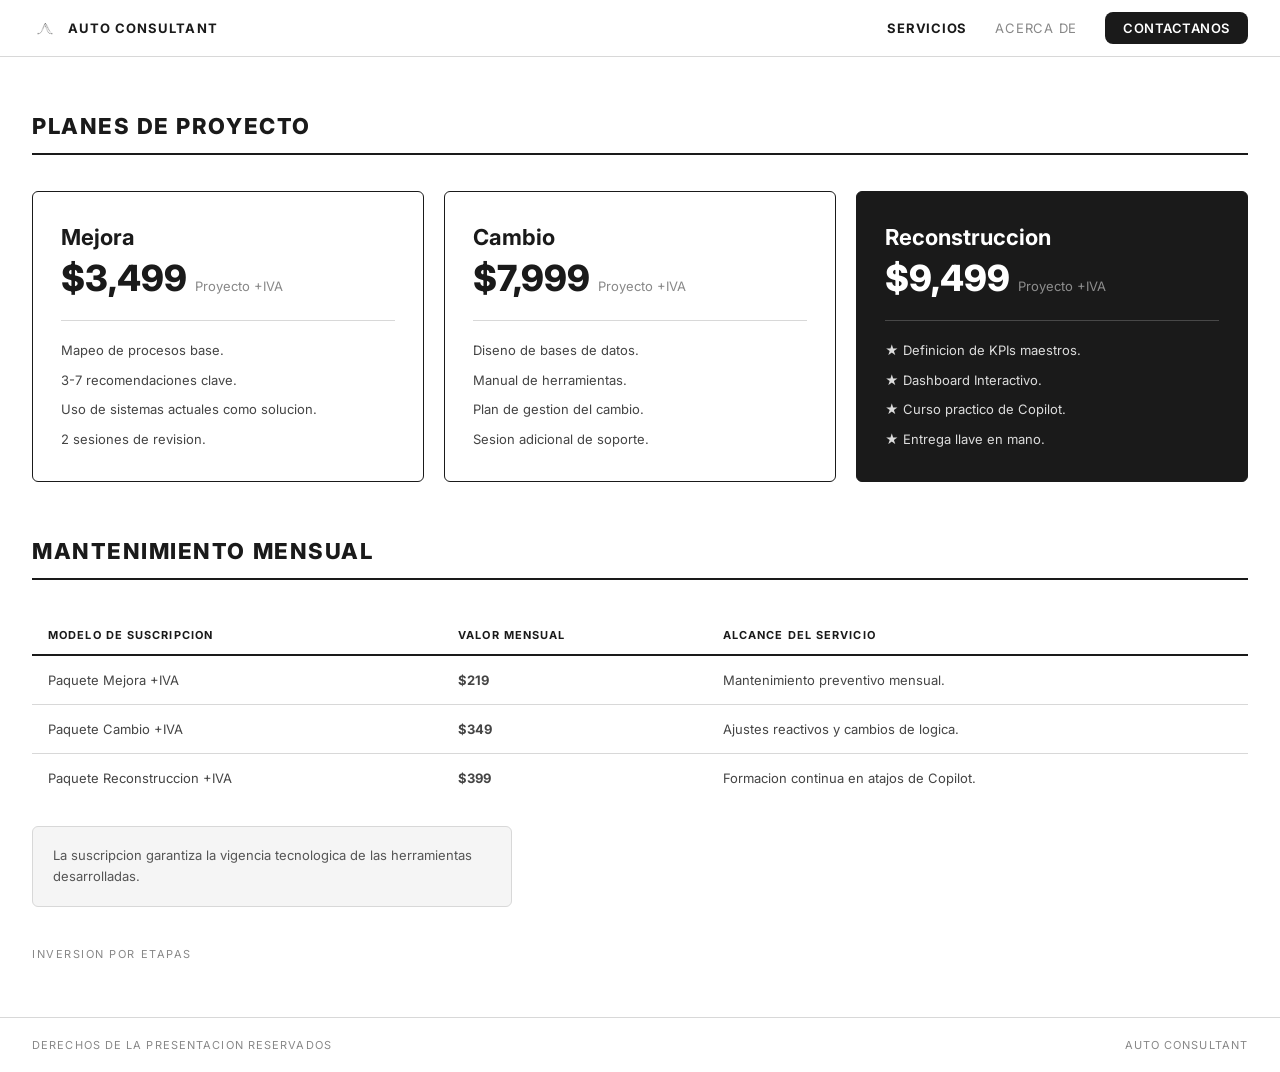
==== servicios.html @ b975091c "Add files via upload" ====
<!DOCTYPE html>
<html lang="es">
<head>
    <meta charset="UTF-8">
    <meta name="viewport" content="width=device-width, initial-scale=1.0">
    <title>Servicios y Precios - Auto Consultant</title>
    <link rel="stylesheet" href="style.css">
    <link href="https://fonts.googleapis.com/css2?family=Inter:wght@300;400;600;700;800&display=swap" rel="stylesheet">
</head>

<body>

    <nav class="navbar">
        <div class="nav-inner">
            <a href="index.html" class="nav-logo">
                <img src="img/Logo.png" alt="Auto Consultant Logo" class="nav-logo-img">
                <span>Auto Consultant</span>
            </a>
            <div class="nav-links">
                <a href="servicios.html" class="nav-active">Servicios</a>
                <a href="index.html#acerca">Acerca de</a>
                <a href="index.html#contacto" class="nav-cta">Contactanos</a>
            </div>
        </div>
    </nav>

    <main class="main-wrapper">

        <!-- PLANES DE PROYECTO (Slide 2) -->
        <section class="planes-section">

            <div class="planes-bloque">
                <h2 class="section-title">Planes de Proyecto</h2>
                <hr class="title-rule">

                <div class="planes-grid">

                    <div class="plan-card">
                        <h3 class="plan-name">Mejora</h3>
                        <div class="plan-price">$3,499 <span class="plan-iva">Proyecto +IVA</span></div>
                        <hr class="plan-divider">
                        <ul class="plan-list">
                            <li>Mapeo de procesos base.</li>
                            <li>3-7 recomendaciones clave.</li>
                            <li>Uso de sistemas actuales como solucion.</li>
                            <li>2 sesiones de revision.</li>
                        </ul>
                    </div>

                    <div class="plan-card">
                        <h3 class="plan-name">Cambio</h3>
                        <div class="plan-price">$7,999 <span class="plan-iva">Proyecto +IVA</span></div>
                        <hr class="plan-divider">
                        <ul class="plan-list">
                            <li>Diseno de bases de datos.</li>
                            <li>Manual de herramientas.</li>
                            <li>Plan de gestion del cambio.</li>
                            <li>Sesion adicional de soporte.</li>
                        </ul>
                    </div>

                    <div class="plan-card plan-featured">
                        <h3 class="plan-name">Reconstruccion</h3>
                        <div class="plan-price">$9,499 <span class="plan-iva">Proyecto +IVA</span></div>
                        <hr class="plan-divider">
                        <ul class="plan-list">
                            <li>&#9733; Definicion de KPIs maestros.</li>
                            <li>&#9733; Dashboard Interactivo.</li>
                            <li>&#9733; Curso practico de Copilot.</li>
                            <li>&#9733; Entrega llave en mano.</li>
                        </ul>
                    </div>

                </div>
            </div>

            <!-- MANTENIMIENTO MENSUAL (Slide 3) -->
            <div class="planes-bloque">
                <h2 class="section-title">Mantenimiento Mensual</h2>
                <hr class="title-rule">

                <table class="mant-table">
                    <thead>
                        <tr>
                            <th>Modelo de suscripcion</th>
                            <th>Valor mensual</th>
                            <th>Alcance del servicio</th>
                        </tr>
                    </thead>
                    <tbody>
                        <tr>
                            <td>Paquete Mejora +IVA</td>
                            <td class="mant-precio">$219</td>
                            <td>Mantenimiento preventivo mensual.</td>
                        </tr>
                        <tr>
                            <td>Paquete Cambio +IVA</td>
                            <td class="mant-precio">$349</td>
                            <td>Ajustes reactivos y cambios de logica.</td>
                        </tr>
                        <tr>
                            <td>Paquete Reconstruccion +IVA</td>
                            <td class="mant-precio">$399</td>
                            <td>Formacion continua en atajos de Copilot.</td>
                        </tr>
                    </tbody>
                </table>

                <div class="mant-nota">
                    <p>La suscripcion garantiza la vigencia tecnologica de las herramientas desarrolladas.</p>
                </div>
            </div>

            <p class="planes-footer-label">Inversion por etapas</p>

        </section>

    </main>

    <footer class="site-footer">
        <p>Derechos de la presentacion reservados</p>
        <p>Auto Consultant</p>
    </footer>

</body>
</html>
---- style.css ----
/* ===========================
   ESTILOS BASE
=========================== */

:root {
    --black:      #1A1A1A;
    --white:      #FFFFFF;
    --gray-light: #F5F5F5;
    --gray-mid:   #CCCCCC;
    --gray-text:  #888888;
    --border:     #D8D8D8;
}

body {
    background: var(--white);
    color: var(--black);
    font-family: "Inter", sans-serif;
    font-weight: 400;
    font-size: 14px;
    margin: 0;
    padding: 0;
    -webkit-font-smoothing: antialiased;
}

* { box-sizing: border-box; }

h1 { font-weight: 300; letter-spacing: -0.01em; line-height: 1.2; margin: 0; }

h2.section-title {
    font-size: 22px;
    font-weight: 800;
    text-transform: uppercase;
    letter-spacing: 0.07em;
    margin: 0 0 14px;
    text-align: left;
}

h3 { font-weight: 600; margin: 0 0 10px; }

/* Linea gruesa bajo titulos — elemento de marca del PPTX */
.title-rule {
    border: none;
    border-top: 2.5px solid var(--black);
    margin: 0 0 36px;
}

/* ===========================
   NAVEGACION
=========================== */

.navbar {
    position: sticky;
    top: 0;
    z-index: 100;
    background: rgba(255,255,255,0.96);
    backdrop-filter: blur(8px);
    border-bottom: 1px solid var(--border);
}

.nav-inner {
    max-width: 1400px;
    margin: 0 auto;
    padding: 12px 32px;
    display: flex;
    align-items: center;
    justify-content: space-between;
}

.nav-logo {
    display: flex;
    align-items: center;
    gap: 10px;
    text-decoration: none;
    color: var(--black);
    font-size: 13px;
    font-weight: 700;
    text-transform: uppercase;
    letter-spacing: 0.08em;
}

.nav-logo-img { height: 26px; transform: rotate(180deg); }

.nav-links { display: flex; align-items: center; gap: 28px; }

.nav-links a {
    text-decoration: none;
    color: var(--gray-text);
    font-size: 13px;
    font-weight: 400;
    text-transform: uppercase;
    letter-spacing: 0.06em;
    transition: color 0.2s;
}

.nav-links a:hover { color: var(--black); }

.nav-links .nav-cta {
    background: var(--black);
    color: var(--white);
    padding: 8px 18px;
    border-radius: 8px;
    font-weight: 600;
    letter-spacing: 0.04em;
}

.nav-links .nav-cta:hover { background: #333; color: var(--white); }

/* ===========================
   CONTENEDOR PRINCIPAL
=========================== */

.main-wrapper { max-width: 1400px; margin: 0 auto; padding: 0 32px; }

/* ===========================
   HERO
=========================== */

.hero-top { position: relative; padding: 80px 16px 64px; overflow: hidden; }

.hero-bg {
    position: absolute;
    inset: 0;
    background-image: url('img/fondo-flujo.png');
    background-size: cover;
    background-position: center;
    opacity: 0.05;
    pointer-events: none;
}

.hero-content { position: relative; z-index: 1; max-width: 640px; }

.hero-label {
    font-size: 11px;
    font-weight: 400;
    text-transform: uppercase;
    letter-spacing: 0.14em;
    color: var(--gray-text);
    margin: 0 0 16px;
}

.hero-top h1 {
    font-size: 36px;
    font-weight: 300;
    color: var(--black);
    margin-bottom: 16px;
    max-width: 580px;
    line-height: 1.25;
}

.hero-subtitle {
    font-size: 15px;
    color: #555;
    margin: 0 0 32px;
    line-height: 1.7;
    max-width: 480px;
}

.cta-button {
    display: inline-flex;
    align-items: center;
    gap: 8px;
    background: var(--black);
    color: var(--white);
    text-decoration: none;
    padding: 12px 28px;
    border-radius: 6px;
    font-size: 13px;
    font-weight: 600;
    text-transform: uppercase;
    letter-spacing: 0.06em;
    transition: background 0.2s;
}

.cta-button:hover { background: #333; }

.separator-line { margin: 0 auto; width: 100%; height: 1px; background: var(--border); }

/* ===========================
   COMO PODEMOS AYUDARTE
=========================== */

.top-boxes-wrapper { padding: 56px 0; }

.top-boxes { display: flex; justify-content: flex-start; gap: 40px; flex-wrap: wrap; margin-top: 8px; }

.box-group {
    position: relative;
    display: flex;
    flex-direction: column;
    align-items: flex-start;
    width: 100%;
    max-width: 320px;
}

.icon-outside { position: absolute; width: 44px; height: 44px; opacity: 0.2; top: -32px; pointer-events: none; }
.icon-left-outside  { left: 0; }
.icon-right-outside { right: 0; }

.box {
    background: var(--white);
    border: 1.5px solid var(--black);
    border-radius: 6px;
    padding: 14px 20px;
    font-size: 13px;
    font-weight: 700;
    font-family: "Inter", sans-serif;
    text-transform: uppercase;
    letter-spacing: 0.06em;
    color: var(--black);
    cursor: pointer;
    transition: background 0.15s, color 0.15s;
    width: 100%;
    text-align: left;
    display: flex;
    align-items: center;
    justify-content: space-between;
    gap: 8px;
}

.box:hover { background: var(--black); color: var(--white); }

.chevron { font-size: 10px; transition: transform 0.2s; display: inline-block; opacity: 0.6; }

.box[aria-expanded="true"] { background: var(--black); color: var(--white); }
.box[aria-expanded="true"] .chevron { transform: rotate(180deg); }

.hidden-menu {
    display: none;
    margin-top: 6px;
    border: 1px solid var(--border);
    border-radius: 6px;
    padding: 16px;
    background: var(--gray-light);
    width: 100%;
}

.hidden-menu h3 {
    font-size: 11px;
    font-weight: 400;
    text-transform: uppercase;
    letter-spacing: 0.12em;
    color: var(--gray-text);
    margin: 0 0 10px;
}

.menu-item {
    background: var(--white);
    border: 1px solid var(--border);
    border-radius: 4px;
    padding: 8px 12px;
    font-size: 13px;
    margin-bottom: 6px;
    color: var(--black);
}

.menu-item:last-child { margin-bottom: 0; }

/* ===========================
   PLANES DE PROYECTO (Slide 2)
=========================== */

.planes-section { padding: 56px 0; }

.planes-bloque { margin-bottom: 56px; }
.planes-bloque:last-of-type { margin-bottom: 0; }

.planes-grid {
    display: grid;
    grid-template-columns: repeat(3, 1fr);
    gap: 20px;
}

.plan-card {
    border: 1.5px solid var(--black);
    border-radius: 6px;
    padding: 32px 28px;
    background: var(--white);
    display: flex;
    flex-direction: column;
}

.plan-featured {
    background: var(--black);
    color: var(--white);
}

.plan-name { font-size: 22px; font-weight: 700; margin: 0 0 10px; }

.plan-price {
    font-size: 36px;
    font-weight: 800;
    line-height: 1;
    margin-bottom: 4px;
    display: flex;
    align-items: baseline;
    gap: 8px;
    flex-wrap: wrap;
}

.plan-iva { font-size: 13px; font-weight: 400; color: var(--gray-text); }
.plan-featured .plan-iva { color: rgba(255,255,255,0.5); }

.plan-divider { border: none; border-top: 1px solid var(--border); margin: 20px 0; }
.plan-featured .plan-divider { border-color: rgba(255,255,255,0.2); }

.plan-list { list-style: none; margin: 0; padding: 0; display: flex; flex-direction: column; gap: 10px; }
.plan-list li { font-size: 13px; line-height: 1.5; color: #444; }
.plan-featured .plan-list li { color: rgba(255,255,255,0.85); }

/* ===========================
   MANTENIMIENTO MENSUAL (Slide 3)
=========================== */

.mant-table { width: 100%; border-collapse: collapse; margin-bottom: 24px; }

.mant-table th {
    font-size: 11px;
    font-weight: 700;
    text-transform: uppercase;
    letter-spacing: 0.1em;
    color: var(--black);
    text-align: left;
    padding: 12px 16px;
    border-bottom: 2px solid var(--black);
}

.mant-table td {
    font-size: 13px;
    color: #444;
    padding: 16px;
    border-bottom: 1px solid var(--border);
    vertical-align: top;
}

.mant-table tbody tr:last-child td { border-bottom: none; }
.mant-table tbody tr:hover td { background: var(--gray-light); }

.mant-precio { font-size: 20px; font-weight: 700; color: var(--black); white-space: nowrap; }

.mant-nota {
    border: 1px solid var(--border);
    border-radius: 6px;
    padding: 18px 20px;
    background: var(--gray-light);
    max-width: 480px;
}

.mant-nota p { margin: 0; font-size: 13px; color: #555; line-height: 1.65; }

.planes-footer-label {
    font-size: 11px;
    font-weight: 400;
    text-transform: uppercase;
    letter-spacing: 0.14em;
    color: var(--gray-text);
    margin: 40px 0 0;
}

/* ===========================
   ACERCA DE NOSOTROS
=========================== */

.about-section { padding: 56px 0; }

.about-intro {
    display: flex;
    align-items: center;
    gap: 20px;
    max-width: 680px;
    margin: 0 0 40px;
    padding: 24px;
    border: 1px solid var(--border);
    border-radius: 6px;
    background: var(--gray-light);
}

.about-intro-icon { width: 44px; height: 44px; flex-shrink: 0; opacity: 0.4; }

.about-intro p { margin: 0; font-size: 14px; line-height: 1.75; color: #444; }

.before-after { display: flex; align-items: flex-start; gap: 20px; flex-wrap: wrap; }

.ba-card {
    border: 1.5px solid var(--black);
    border-radius: 6px;
    padding: 28px;
    width: 100%;
    max-width: 380px;
    background: var(--white);
}

.ba-featured { background: var(--black); color: var(--white); border-color: var(--black); }

.ba-label {
    font-size: 10px;
    font-weight: 400;
    text-transform: uppercase;
    letter-spacing: 0.14em;
    color: var(--gray-text);
    margin-bottom: 16px;
    padding-bottom: 12px;
    border-bottom: 1px solid var(--border);
}

.ba-featured .ba-label { color: rgba(255,255,255,0.5); border-color: rgba(255,255,255,0.2); }

.ba-items { margin-bottom: 16px; }

.mini-bubble {
    background: var(--gray-light);
    border: 1px solid var(--border);
    border-radius: 4px;
    padding: 8px 12px;
    font-size: 13px;
    margin-bottom: 6px;
    color: var(--black);
}

.mini-bubble:last-child { margin-bottom: 0; }

.ba-featured .mini-bubble { background: rgba(255,255,255,0.1); border-color: rgba(255,255,255,0.2); color: var(--white); }

.ba-note {
    font-size: 13px;
    line-height: 1.65;
    color: #555;
    border: 1px solid var(--border);
    border-radius: 4px;
    padding: 12px;
    background: var(--gray-light);
}

.ba-featured .ba-note { background: rgba(255,255,255,0.08); border-color: rgba(255,255,255,0.2); color: rgba(255,255,255,0.75); }

.ba-arrow { font-size: 24px; color: var(--gray-mid); padding-top: 90px; flex-shrink: 0; }

/* ===========================
   CONTACTO
=========================== */

.contact-section { padding: 56px 0 72px; }

.contact-boxes { display: flex; gap: 20px; flex-wrap: wrap; }

.contact-box {
    background: var(--white);
    border: 1.5px solid var(--black);
    border-radius: 6px;
    padding: 28px;
    width: 100%;
    max-width: 280px;
}

.contact-box h3 {
    font-size: 11px;
    font-weight: 700;
    text-transform: uppercase;
    letter-spacing: 0.12em;
    margin: 0 0 14px;
    color: var(--black);
}

.contact-box p { font-size: 13px; margin: 6px 0; color: #444; word-wrap: break-word; }
.contact-box strong { color: var(--black); font-weight: 600; }

/* ===========================
   FOOTER
=========================== */

.site-footer {
    border-top: 1px solid var(--border);
    padding: 20px 32px;
    display: flex;
    justify-content: space-between;
    align-items: center;
}

.site-footer p {
    font-size: 11px;
    text-transform: uppercase;
    letter-spacing: 0.1em;
    color: var(--gray-text);
    margin: 0;
}

/* ===========================
   MEDIA QUERIES
=========================== */

@media (max-width: 768px) {
    .main-wrapper  { padding: 0 20px; }
    .nav-inner     { padding: 12px 20px; }
    .hero-top      { padding: 56px 0 48px; }
    .hero-top h1   { font-size: 26px; }
    .hero-subtitle { font-size: 14px; }
    .nav-links a:not(.nav-cta) { display: none; }
    .icon-outside  { display: none; }
    .top-boxes     { gap: 12px; }
    .box-group     { max-width: 100%; }
    .planes-grid   { grid-template-columns: 1fr; }
    .mant-table th,
    .mant-table td { padding: 10px 8px; font-size: 12px; }
    .mant-precio   { font-size: 16px; }
    .about-intro   { flex-direction: column; }
    .before-after  { flex-direction: column; }
    .ba-arrow      { transform: rotate(90deg); padding-top: 0; text-align: center; width: 100%; }
    .ba-card       { max-width: 100%; }
    .contact-box   { max-width: 100%; }
    .site-footer   { flex-direction: column; gap: 8px; text-align: center; }
}

/* Nav link activo (pagina actual) */
.nav-active {
    color: var(--black) !important;
    font-weight: 700 !important;
}
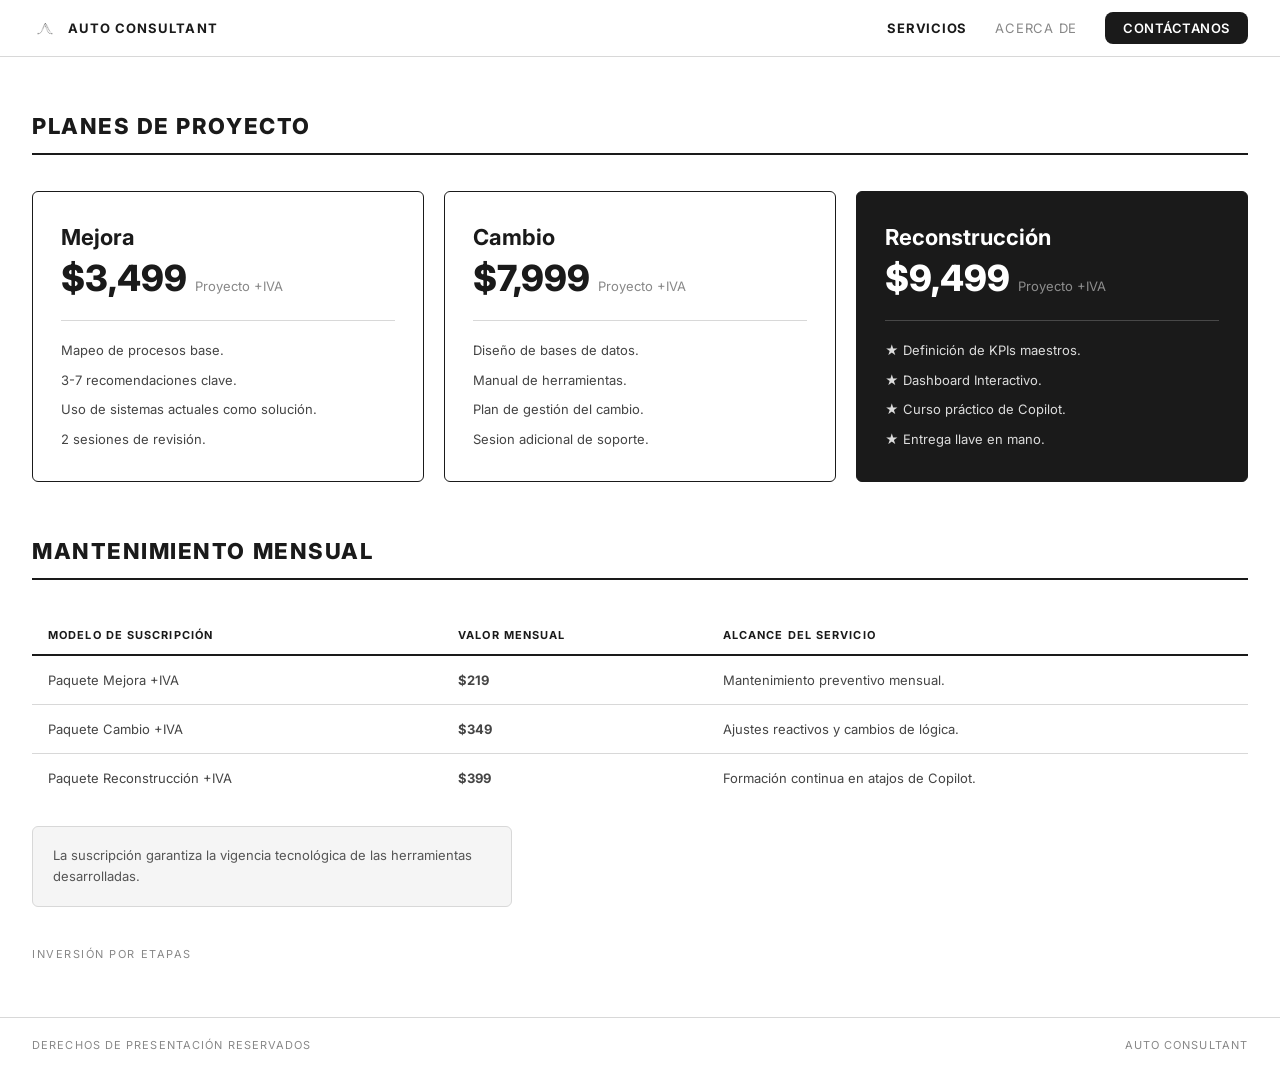
==== commit 66c24655: "Actualizacion sitio web" ====
--- a/servicios.html
+++ b/servicios.html
@@ -19,7 +19,7 @@
             <div class="nav-links">
                 <a href="servicios.html" class="nav-active">Servicios</a>
                 <a href="index.html#acerca">Acerca de</a>
-                <a href="index.html#contacto" class="nav-cta">Contactanos</a>
+                <a href="index.html#contacto" class="nav-cta">Contáctanos</a>
             </div>
         </div>
     </nav>
@@ -42,8 +42,8 @@
                         <ul class="plan-list">
                             <li>Mapeo de procesos base.</li>
                             <li>3-7 recomendaciones clave.</li>
-                            <li>Uso de sistemas actuales como solucion.</li>
-                            <li>2 sesiones de revision.</li>
+                            <li>Uso de sistemas actuales como solución.</li>
+                            <li>2 sesiones de revisión.</li>
                         </ul>
                     </div>
 
@@ -52,21 +52,21 @@
                         <div class="plan-price">$7,999 <span class="plan-iva">Proyecto +IVA</span></div>
                         <hr class="plan-divider">
                         <ul class="plan-list">
-                            <li>Diseno de bases de datos.</li>
+                            <li>Diseño de bases de datos.</li>
                             <li>Manual de herramientas.</li>
-                            <li>Plan de gestion del cambio.</li>
+                            <li>Plan de gestión del cambio.</li>
                             <li>Sesion adicional de soporte.</li>
                         </ul>
                     </div>
 
                     <div class="plan-card plan-featured">
-                        <h3 class="plan-name">Reconstruccion</h3>
+                        <h3 class="plan-name">Reconstrucción</h3>
                         <div class="plan-price">$9,499 <span class="plan-iva">Proyecto +IVA</span></div>
                         <hr class="plan-divider">
                         <ul class="plan-list">
-                            <li>&#9733; Definicion de KPIs maestros.</li>
+                            <li>&#9733; Definición de KPIs maestros.</li>
                             <li>&#9733; Dashboard Interactivo.</li>
-                            <li>&#9733; Curso practico de Copilot.</li>
+                            <li>&#9733; Curso práctico de Copilot.</li>
                             <li>&#9733; Entrega llave en mano.</li>
                         </ul>
                     </div>
@@ -82,7 +82,7 @@
                 <table class="mant-table">
                     <thead>
                         <tr>
-                            <th>Modelo de suscripcion</th>
+                            <th>Modelo de suscripción</th>
                             <th>Valor mensual</th>
                             <th>Alcance del servicio</th>
                         </tr>
@@ -96,29 +96,29 @@
                         <tr>
                             <td>Paquete Cambio +IVA</td>
                             <td class="mant-precio">$349</td>
-                            <td>Ajustes reactivos y cambios de logica.</td>
+                            <td>Ajustes reactivos y cambios de lógica.</td>
                         </tr>
                         <tr>
-                            <td>Paquete Reconstruccion +IVA</td>
+                            <td>Paquete Reconstrucción +IVA</td>
                             <td class="mant-precio">$399</td>
-                            <td>Formacion continua en atajos de Copilot.</td>
+                            <td>Formación continua en atajos de Copilot.</td>
                         </tr>
                     </tbody>
                 </table>
 
                 <div class="mant-nota">
-                    <p>La suscripcion garantiza la vigencia tecnologica de las herramientas desarrolladas.</p>
+                    <p>La suscripción garantiza la vigencia tecnológica de las herramientas desarrolladas.</p>
                 </div>
             </div>
 
-            <p class="planes-footer-label">Inversion por etapas</p>
+            <p class="planes-footer-label">Inversión por etapas</p>
 
         </section>
 
     </main>
 
     <footer class="site-footer">
-        <p>Derechos de la presentacion reservados</p>
+        <p>Derechos de presentación reservados</p>
         <p>Auto Consultant</p>
     </footer>
 
--- a/style.css
+++ b/style.css
@@ -377,6 +377,14 @@
 .about-intro-icon { width: 44px; height: 44px; flex-shrink: 0; opacity: 0.4; }
 
 .about-intro p { margin: 0; font-size: 14px; line-height: 1.75; color: #444; }
+
+.ba-question {
+    font-size: 18px;
+    font-weight: 300;
+    color: var(--black);
+    margin: 0 0 28px;
+    line-height: 1.4;
+}
 
 .before-after { display: flex; align-items: flex-start; gap: 20px; flex-wrap: wrap; }
 
